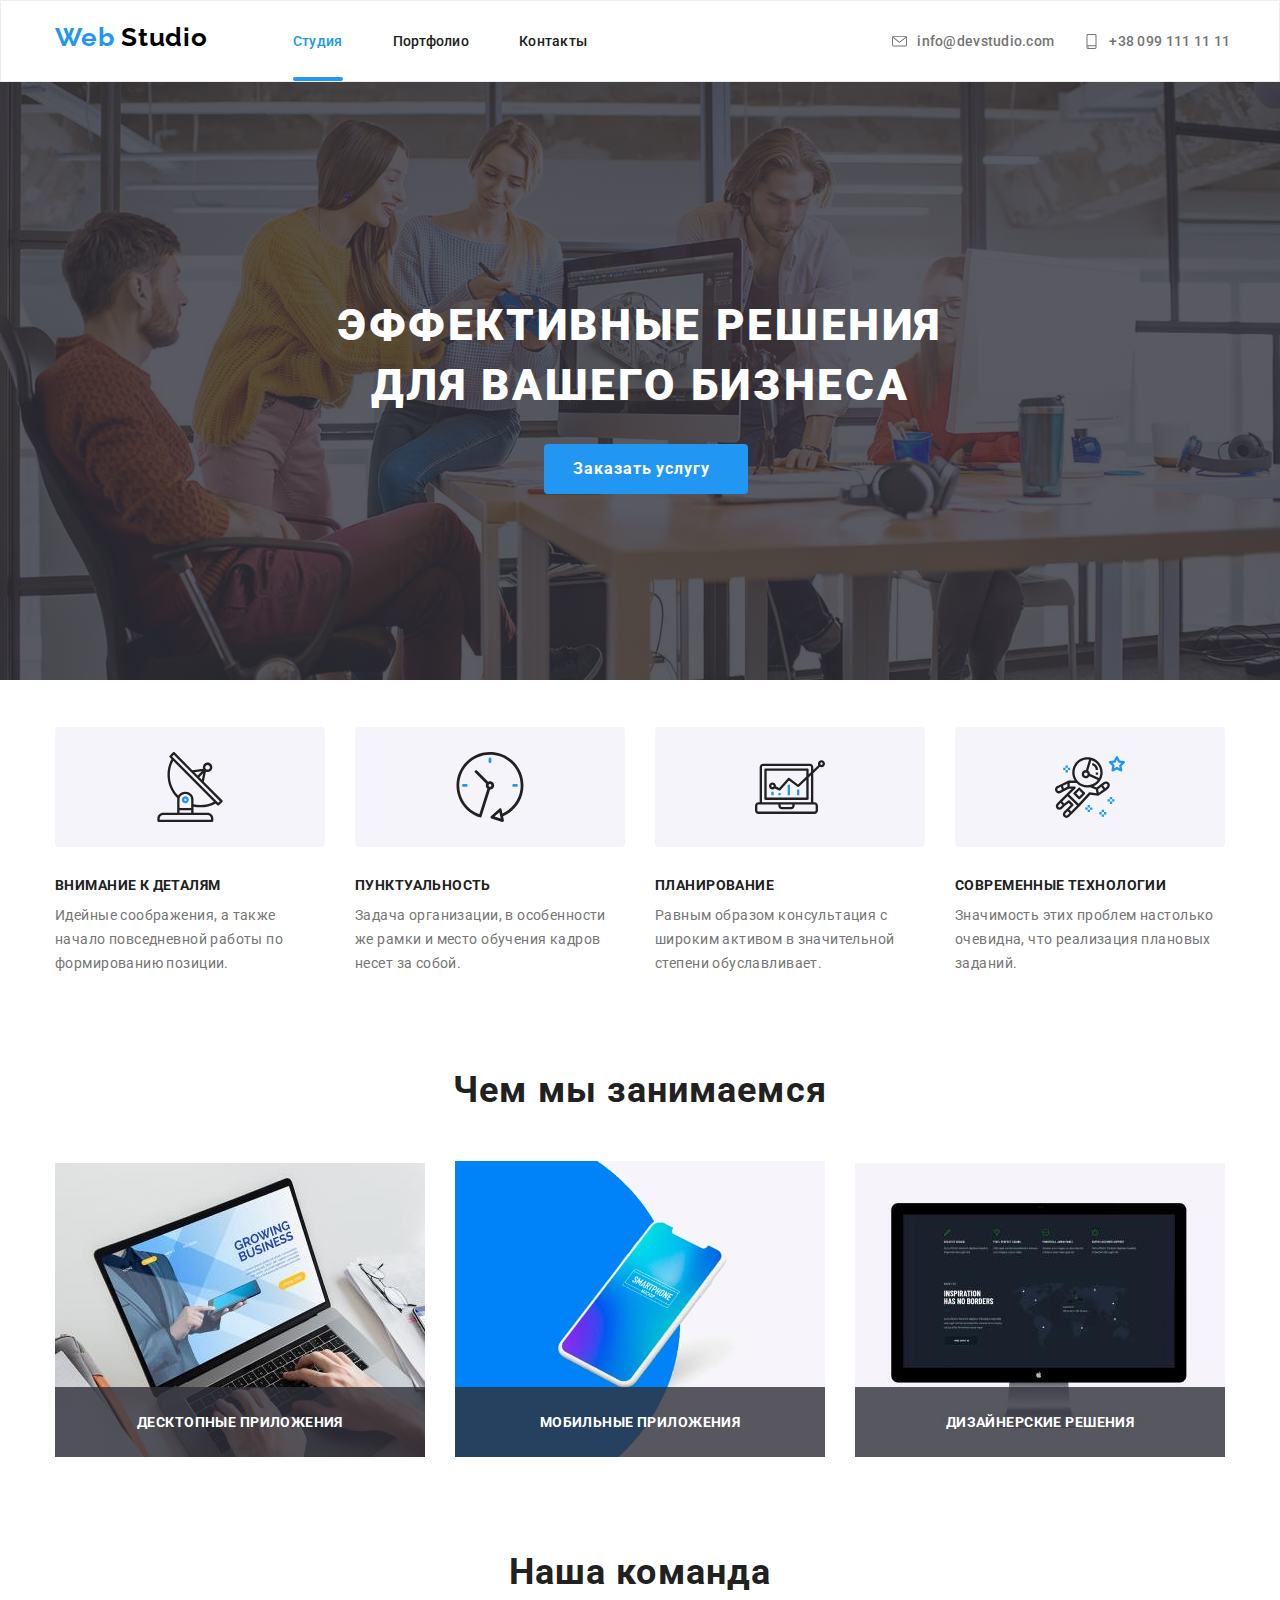
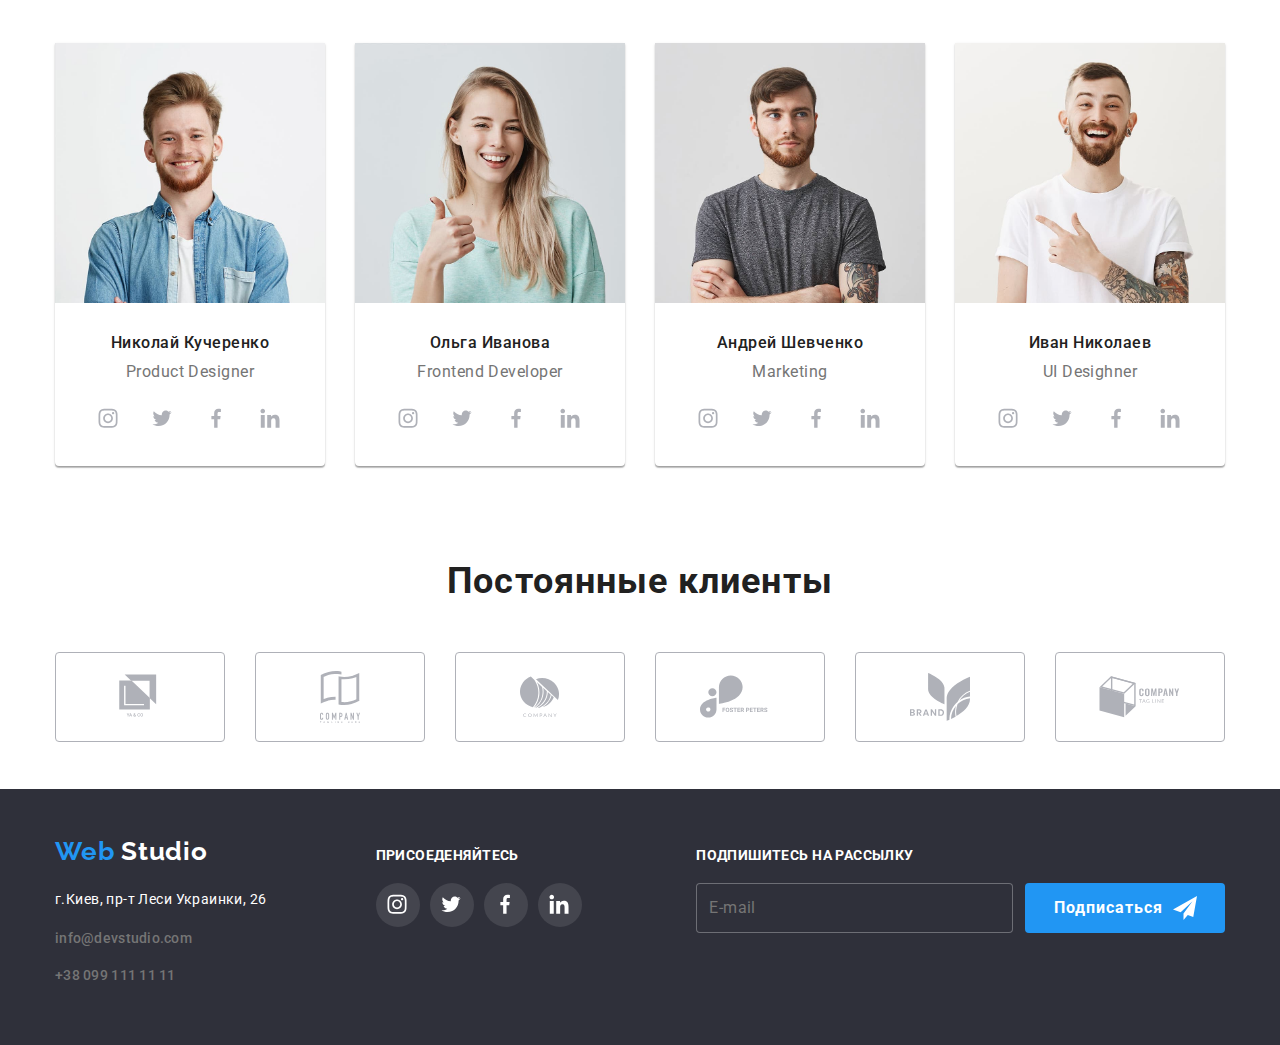
==== index.html @ 3f6c466b "Creation of repository" ====
<!DOCTYPE html>
<html lang="en-ru">
  <head>
    <meta charset="UTF-8" />
    <meta name="viewport" content="width=device-width, initial-scale=1.0" />
    <title>Студия</title>
     <link rel="stylesheet" href="./css/reset.css" />
    <link rel="stylesheet" href="./css/normalize.css" />
    <link rel="stylesheet" href="./css/style.css" />
    <link
      href="https://fonts.googleapis.com/css2?family=Raleway:wght@100;400;500;700;900&family=Roboto:wght@100;400;500;700;900&display=swap"
      rel="stylesheet"
    />
  </head>
  <body>
    <!--main menu container-->
    <header>
      <div class="container">
        <div class="logo-container">
          <a class="logo-link" href="./index.html">
            <span class="logo-2-2"><span class="logo-1-2">Web</span> Studio</span>
          </a>
        </div>
        <ul class="header-menu header-pages">
          <li>
            <a class="main-menu-link current-page" href="./index.html"
              >Студия</a
            >
          </li>
          <li>
            <a
              class="main-menu-link"
              href="./portfolio.html"
              >Портфолио</a
            >
          </li>
          <li>
            <a class="main-menu-link" href="">Контакты</a>
          </li>
        </ul>
        <!-- Header contacts -->
        <ul class="header-menu header-contacts">
          <li>
            <a class="contact-link" href="mailto:info@devstudio.com"
              ><svg
                class="header-icon"
                width="10px"
                height="15px"
                preserveAspectRatio="xMaxYMax meet"
              >
                <use href="./images/sprite.svg#icon-contact-envelope"></use>
              </svg>
              <span class="header-number">info@devstudio.com</span></a
            >
          </li>
          <li>
            <a class="contact-link" href="tel:+380991111111"
              ><svg
                class="header-icon"
                width="10px"
                height="15px"
                preserveAspectRatio="xMaxYMax meet"
              >
                <use href="./images/sprite.svg#icon-contact-smartphone"></use>
              </svg>
              <span class="header-number">+38 099 111 11 11</span>
            </a>
          </li>
        </ul>
      </div>
    </header>

    <!--studio container-->
    <main>
      <!--logo container-->
      <section class="hero">
      
          <h1 class="hero-title">
            ЭФФЕКТИВНЫЕ РЕШЕНИЯ ДЛЯ ВАШЕГО БИЗНЕСА
          </h1>
          <button class="button-style button-box">
            <span class="input-text">Заказать услугу</span>
          </button>
        
      </section>

      <!--main principles container-->
      <section class="container">
        <!-- <h2 class="hidden-title">Главные принципы</h2> -->
        <div class="container-box">
          <div class="principles-child">
            <div class="principles-background">
              <svg class="principle-icon" width="32px" height="32px">
                <use href="./images/sprite.svg#icon-principle1-antenna"></use>
              </svg>
            </div>
            <h3 class="principle-header">ВНИМАНИЕ К ДЕТАЛЯМ</h3>
            <p class="principle-description">
              Идейные соображения, а также начало повседневной работы по
              формированию позиции.
            </p>
          </div>
          <div class="principles-child">
            <div class="principles-background">
              <svg class="principle-icon" width="32px" height="32px">
                <use href="./images/sprite.svg#icon-principle2-clock"></use>
              </svg>
            </div>
            <h3 class="principle-header">ПУНКТУАЛЬНОСТЬ</h3>
            <p class="principle-description">
              Задача организации, в особенности же рамки и место обучения кадров
              несет за собой.
            </p>
          </div>
          <div class="principles-child">
            <div class="principles-background">
              <svg class="principle-icon" width="32px" height="32px">
                <use href="./images/sprite.svg#icon-principle3-diagram"></use>
              </svg>
            </div>
            <h3 class="principle-header">ПЛАНИРОВАНИЕ</h3>
            <p class="principle-description">
              Равным образом консультация с широким активом в значительной
              степени обуславливает.
            </p>
          </div>
          <div class="principles-child">
            <div class="principles-background">
              <svg class="principle-icon" width="32px" height="32px">
                <use href="./images/sprite.svg#icon-principle4-astronaut"></use>
              </svg>
            </div>
            <h3 class="principle-header">СОВРЕМЕННЫЕ ТЕХНОЛОГИИ</h3>
            <p class="principle-description">
              Значимость этих проблем настолько очевидна, что реализация
              плановых заданий.
            </p>
          </div>
        </div>
      </section>

      <!--ways of development container-->
      <section class="container">
        <h2 class="container-header">Чем мы занимаемся</h2>
        <div class="container-box">
          <div class="ways-item">
            <img
              class="ways-image"
              src="./images/portfolio-9.jpg"
              alt="Desktop apps"
            />
            <h3 class="ways-subtitle">ДЕСКТОПНЫЕ ПРИЛОЖЕНИЯ</h3>
          </div>
          <div class="ways-item">
            <img
              class="ways-image"
              src="./images/mobile-apps.jpg"
              alt="Mobile apps"
            />
            <h3 class="ways-subtitle">МОБИЛЬНЫЕ ПРИЛОЖЕНИЯ</h3>
          </div>
          <div class="ways-item">
            <img
              class="ways-image"
              src="./images/portfolio-6.jpg"
              alt="Desighn solutions"
            />
            <h3 class="ways-subtitle">ДИЗАЙНЕРСКИЕ РЕШЕНИЯ</h3>
          </div>
        </div>
      </section>

      <!--web studio team container-->
      <section class="container">
        <h2 class="container-header">Наша команда</h2>
        <div class="container-box">
          <div class="team-member-box">
            <div class="image-sizer">
              <img
                class="member-image"
                src="./images/john_smith.jpg"
                alt="NYKOLAI KUCHERENKO"
              />
            </div>
            <h3 class="member-name">Николай Кучеренко</h3>
            <div class="member-responsibility">Product Designer</div>
            <ul class="social-list">
              <li>
                <a
                  class="social-box social-web"
                  href="https://www.instagram.com/"
                  target="_blank"
                >
                  <svg class="team-icon team-hover" width="20px" height="20px">
                    <use href="./images/sprite.svg#icon-social-instagram"></use>
                  </svg>
                </a>
              </li>
              <li>
                <a
                  class="social-box social-web"
                  href="https://twitter.com/"
                  target="_blank"
                >
                  <svg class="team-icon" width="20px" height="20px">
                    <use href="./images/sprite.svg#icon-social-twitter"></use>
                  </svg>
                </a>
              </li>
              <li>
                <a
                  class="social-box social-web"
                  href="https://www.facebook.com/"
                  target="_blank"
                >
                  <svg class="team-icon" width="20px" height="20px">
                    <use href="./images/sprite.svg#icon-social-facebook"></use>
                  </svg>
                </a>
              </li>
              <li>
                <a
                  class="social-box social-web"
                  href="https://www.linkedin.com/"
                  target="_blank"
                >
                  <svg class="team-icon" width="20px" height="20px">
                    <use href="./images/sprite.svg#icon-social-linkedin"></use>
                  </svg>
                </a>
              </li>
            </ul>
          </div>
          <div class="team-member-box">
            <div class="image-sizer">
            <img
              class="member-image"
              src="./images/marta_stewart.jpg"
              alt="OLHA YVANOVA"
            />
          </div>
            <h3 class="member-name">Ольга Иванова</h3>
            <div class="member-responsibility">
              Frontend Developer
            </div>
            <ul class="social-list">
              <li>
                <a
                  class="social-box social-web"
                  href="https://www.instagram.com/"
                  target="_blank"
                >
                  <svg class="team-icon team-hover" width="20px" height="20px">
                    <use href="./images/sprite.svg#icon-social-instagram"></use>
                  </svg>
                </a>
              </li>
              <li>
                <a
                  class="social-box social-web"
                  href="https://twitter.com/"
                  target="_blank"
                >
                  <svg class="team-icon" width="20px" height="20px">
                    <use href="./images/sprite.svg#icon-social-twitter"></use>
                  </svg>
                </a>
              </li>
              <li>
                <a
                  class="social-box social-web"
                  href="https://www.facebook.com/"
                  target="_blank"
                >
                  <svg class="team-icon" width="20px" height="20px">
                    <use href="./images/sprite.svg#icon-social-facebook"></use>
                  </svg>
                </a>
              </li>
              <li>
                <a
                  class="social-box social-web"
                  href="https://www.linkedin.com/"
                  target="_blank"
                >
                  <svg class="team-icon" width="20px" height="20px">
                    <use href="./images/sprite.svg#icon-social-linkedin"></use>
                  </svg>
                </a>
              </li>
            </ul>
          </div>
          <div class="team-member-box">
            <div class="image-sizer">
            <img
              class="member-image"
              src="./images/robert_jakis.jpg"
              alt="ANDREI SHEVCHENKO"
            />
          </div>
            <h3 class="member-name">Андрей Шевченко</h3>
            <div class="member-responsibility">Marketing</div>
            <ul class="social-list">
              <li>
                <a
                  class="social-box social-web"
                  href="https://www.instagram.com/"
                  target="_blank"
                >
                  <svg class="team-icon team-hover" width="20px" height="20px">
                    <use href="./images/sprite.svg#icon-social-instagram"></use>
                  </svg>
                </a>
              </li>
              <li>
                <a
                  class="social-box social-web"
                  href="https://twitter.com/"
                  target="_blank"
                >
                  <svg class="team-icon" width="20px" height="20px">
                    <use href="./images/sprite.svg#icon-social-twitter"></use>
                  </svg>
                </a>
              </li>
              <li>
                <a
                  class="social-box social-web"
                  href="https://www.facebook.com/"
                  target="_blank"
                >
                  <svg class="team-icon" width="20px" height="20px">
                    <use href="./images/sprite.svg#icon-social-facebook"></use>
                  </svg>
                </a>
              </li>
              <li>
                <a
                  class="social-box social-web"
                  href="https://www.linkedin.com/"
                  target="_blank"
                >
                  <svg class="team-icon" width="20px" height="20px">
                    <use href="./images/sprite.svg#icon-social-linkedin"></use>
                  </svg>
                </a>
              </li>
            </ul>
          </div>
          <div class="team-member-box">
            <div class="image-sizer">
            <img
              class="member-image"
              src="./images/martin_doe.jpg"
              alt="YVAN NYKOLAEV"
            />
          </div>
            <h3 class="member-name">Иван Николаев</h3>
            <div class="member-responsibility">UI Desighner</div>

            <ul class="social-list">
              <li>
                <a
                  class="social-box social-web"
                  href="https://www.instagram.com/"
                  target="_blank"
                >
                  <svg class="team-icon team-hover" width="20px" height="20px">
                    <use href="./images/sprite.svg#icon-social-instagram"></use>
                  </svg>
                </a>
              </li>
              <li>
                <a
                  class="social-box social-web"
                  href="https://twitter.com/"
                  target="_blank"
                >
                  <svg class="team-icon" width="20px" height="20px">
                    <use href="./images/sprite.svg#icon-social-twitter"></use>
                  </svg>
                </a>
              </li>
              <li>
                <a
                  class="social-box social-web"
                  href="https://www.facebook.com/"
                  target="_blank"
                >
                  <svg class="team-icon" width="20px" height="20px">
                    <use href="./images/sprite.svg#icon-social-facebook"></use>
                  </svg>
                </a>
              </li>
              <li>
                <a
                  class="social-box social-web"
                  href="https://www.linkedin.com/"
                  target="_blank"
                >
                  <svg class="team-icon" width="20px" height="20px">
                    <use href="./images/sprite.svg#icon-social-linkedin"></use>
                  </svg>
                </a>
              </li>
            </ul>
          </div>
        </div>
      </section>

      <!--clients container-->
      <section class="container">
        <h2 class="container-header">Постоянные клиенты</h2>
        <div class="container-box">
          <div class="clients-item-box">
            <a
              class="clients-link"
              href="https://www.google.com/"
              target="_blank"
            >
              <svg
                class="client-icon client-icon1"
                width="32px"
                height="32px"
                preserveAspectRatio="xMaxYMax meet"
              >
                <use href="./images/sprite.svg#icon-client-logo1"></use>
              </svg>
            </a>
          </div>
          <div class="clients-item-box">
            <a
              class="clients-link"
              href="https://www.google.com/"
              target="_blank"
            >
              <svg
                class="client-icon client-icon2"
                width="40px"
                height="52px"
                preserveAspectRatio="xMaxYMax meet"
              >
                <use href="./images/sprite.svg#icon-client-logo2"></use>
              </svg>
            </a>
          </div>
          <div class="clients-item-box">
            <a
              class="clients-link"
              href="https://www.google.com/"
              target="_blank"
            >
              <svg
                class="client-icon client-icon3"
                width="32px"
                height="32px"
                preserveAspectRatio="xMaxYMax meet"
              >
                <use href="./images/sprite.svg#icon-client-logo3"></use>
              </svg>
            </a>
          </div>
          <div class="clients-item-box">
            <a
              class="clients-link"
              href="https://www.google.com/"
              target="_blank"
            >
              <svg
                class="client-icon client-icon4"
                width="32px"
                height="32px"
                preserveAspectRatio="xMaxYMax meet"
              >
                <use href="./images/sprite.svg#icon-client-logo4"></use>
              </svg>
            </a>
          </div>
          <div class="clients-item-box">
            <a
              class="clients-link"
              href="https://www.google.com/"
              target="_blank"
            >
              <svg
                class="client-icon client-icon5"
                width="32px"
                height="32px"
                preserveAspectRatio="xMaxYMax meet"
              >
                <use href="./images/sprite.svg#icon-client-logo5"></use>
              </svg>
            </a>
          </div>
          <div class="clients-item-box">
            <a
              class="clients-link"
              href="https://www.google.com/"
              target="_blank"
            >
              <svg
                class="client-icon client-icon6"
                width="32px"
                height="32px"
                preserveAspectRatio="xMaxYMax meet"
              >
                <use href="./images/sprite.svg#icon-client-logo6"></use>
              </svg>
            </a>
          </div>
        </div>
      </section>
    </main>
    <!--contacts container-->
    <footer>
      <div class="container footer-axis">
        <div class="footer-contacts">
          <a class="footer-logo-link" href="./index.html">
            <span class="logo-2-3"
              ><span class="logo-1-2">Web</span> Studio</span
            >
          </a>
          <address>
            <ul class="contacts-links">
              <li class="contact-item">
                <p class="address-post">
                  г.Киев, пр-т Леси Украинки, 26
                </p>
              </li>
              <li class="contact-item">
                <a
                  class="contact-link"
                  href="mailto:info@devstudio.com"
                  >info@devstudio.com</a
                >
              </li>
              <li class="contact-item">
                <a
                  class="contact-link"
                  href="tel:+380991111111"
                  >+38 099 111 11 11</a
                >
              </li>
            </ul>
          </address>
        </div>
        <div class="footer-contacts">
          <span class="footer-subscribe">Присоеденяйтесь</span>
                      <ul class="social-list">
              <li>
                <a
                  class="social-link social-box social-web"
                  href="https://www.instagram.com/"
                  target="_blank"
                >
                  <svg class="footer-icon" width="20px" height="20px">
                    <use href="./images/sprite.svg#icon-social-instagram"></use>
                  </svg>
                </a>
              </li>
              <li>
                <a
                  class="social-link social-box social-web"
                  href="https://twitter.com/"
                  target="_blank"
                >
                  <svg class="footer-icon" width="20px" height="20px">
                    <use href="./images/sprite.svg#icon-social-twitter"></use>
                  </svg>
                </a>
              </li>
              <li>
                <a
                  class="social-link social-box social-web"
                  href="https://www.facebook.com/"
                  target="_blank"
                >
                  <svg class="footer-icon" width="20px" height="20px">
                    <use href="./images/sprite.svg#icon-social-facebook"></use>
                  </svg>
                </a>
              </li>
              <li>
                <a
                  class="social-link social-box social-web"
                  href="https://www.linkedin.com/"
                  target="_blank"
                >
                  <svg class="footer-icon" width="20px" height="20px">
                    <use href="./images/sprite.svg#icon-social-linkedin"></use>
                  </svg>
                </a>
              </li>
            </ul>
          </div>
        <!--form for subscribtion-->
        <form class="footer-form">
          <span class="footer-subscribe"
            >Подпишитесь на рассылку</span
          >
          <div class="footer-email">
            <input
              class="footer-input"
              type="email"
              placeholder="E-mail"
            />
            <button class="button-style button-box">
              <span class="input-text">Подписаться</span>
              <svg width="24px" height="24px">
                <use href="./images/sprite.svg#icon-subscribe-send"></use>
              </svg>
            </button>
          </div>
        </form>
      </div>
      <!-- <p class="copyright">2020 | Developed by GoIT Students</p> -->
    </footer>
  </body>
</html>
---- css/style.css ----
* {
  padding: 0;
  margin: 0;
  box-sizing: border-box;
}

*,
::after,
::before {
  box-sizing: border-box;
}

:root {
  --header-blue: #2196f3;
  --subtitle-color: #757575;
  --logo-color-2-2: #000000;
  --hero-ways-background: rgba(47, 48, 58, 0.8);
  --title-color: #212121;
  --svg-background-color: #f5f4fa;
  --team-box-color: #f5f4fa;
  --social-icon-color: #afb1b8;
  --footer-color: #2f303a;
  --team-social-icon: #afb1b8;
  --button-text-color: #ffffff;
  --footer-social-bgr: rgba(255, 255, 255, 0.1);
  --input-border-color: rgba(255, 255, 255, 0.3);
  --copy-rights-color: rgba(255, 255, 255, 0.4);
  --contact-color: rgba(255, 255, 255, 0.6);
  --jumping-text-bgr: rgba(33, 150, 243, 0.9);

  --main-transition: transform 250ms cubic-bezier(0.4, 0, 0.2, 1), 250ms cubic-bezier(0.4, 0, 0.2, 1);
  --logo-font: Raleway;

  --section-padding: 47px;

  /*variables for markup visualisation - comment for homework*/
  --view-background-1: yellow;
  --view-background-2: grey;
  --view-background-3: black;
}


body {
  padding-top: 80px;
}

a {
  text-decoration: none;
}

a:visited {
  text-decoration: none;
}

/* Invisible headers sections*/

.hidden-title {
  position: absolute;

  padding: 0;
  border: 0;
  height: 1px;
  width: 1px;
  overflow: hidden;

  clip: rect(1px 1px 1px 1px); /* IE6, IE7 */
}

.container {
  display: block;
  
  width: 1200px;
  padding-top: var(--section-padding);
  padding-right: 15px;
  padding-bottom: var(--section-padding);
  padding-left: 15px;
  margin-right: auto;
  margin-left: auto;
}

.container-header {
  display: block;

  font-family: Roboto;
  font-style: normal;
  color: var(--title-color);
  font-weight: bold;
  font-size: 36px;
  line-height: 42px;
  text-align: center;
  letter-spacing: 0.03em;
}

.container-box {
  display: flex;
  justify-content: space-between;
  width: 100%;
 }


 /* 
  * elenent with links of social webs
  *
  */

.social-list {
  display: flex;
  justify-content: space-between;
 
  width: 206px;
  height: 44px;
  margin-bottom: 25px;

  list-style: none;
}

.social-list:not(:last-child) {
  margin-left: 10px;
}

.social-box {
  display: block;
  width: 44px;
  height: 44px;
  padding: 11px;
  
  border: none;
  border-radius: 50%;
}

/* svg */

.team-icon {
  width: 20px;
  height: 20px;

  fill: var(--team-social-icon);
  transition: var(--main-transition);
}

.footer-icon {
  width: 20px;
  height: 20px;

  fill: var(--button-text-color);
  transition: var(--main-transition);
}

/* social webs animation */

.social-web:hover,
.social-web:focus-within,
.social-web:active {
  background-color: var(--header-blue);
}

.social-web:hover svg,
.social-web:focus-within svg,
.social-web:active svg {
  fill: var(--button-text-color);
  transition: var(--main-transition);
}

 /* 
 * Header
 *
 */

header {
  position: fixed;
  z-index: 10;

  display: flex;
  flex-direction: row;
  justify-content: center;
  align-items: baseline;
  width: 100%;
  /* height: 80px; */
  top: 0px;

  background-color: var(--button-text-color);
  border: 1px solid #ECECEC;
}

header .container {
  display: flex;
  justify-content: space-between;
  padding-top: 0px;
  padding-bottom: 0px;
}

 /* Main menu */

.main-menu-link {
  display: block;

  font-family: Roboto;
  font-style: normal;
  color: var(--title-color);
  font-weight: 500;
  font-size: 14px;
  line-height: 16px;
  letter-spacing: 0.02em;

  outline: none;
}

.logo-container {
  display: block;
  margin-right: 85px;

  line-height: 80px;
  white-space: nowrap;
}

header > .container {
  display: flex;
  /* justify-content: space-between; */
}

.header-menu {
  display: flex;
 
  list-style-type: none;
}

.header-pages {
  margin-right: 305px;
}

.main-menu-link {
  position: relative;

  display: block;
 
  line-height: 80px;
}

.header-pages > li:not(:last-child) {
  display: block;
  margin-right: 50px;
}

/* Menu item underline */

.current-page {
  color: var(--header-blue);
}

.current-page:after {
  position: absolute;

  display: block;
  content: '';

  width: 100%;
  height: 4px;
  left: 0px;
  bottom: 0px;

  border-radius: 2px;
  background-color: var(--header-blue);
}

/* Main menu animation */

.main-menu-link:hover,
.main-menu-link:focus-within,
.main-menu-link:active {
  color: var(--header-blue);
  transition: var(--main-transition);
}

/* Main menu contacts */

.header-contacts > li:not(:last-child) {
  margin-right: 30px;
}

.contact-link {
  display: inline-flex;

  font-family: Roboto;
  font-style: normal;
  color: var(--subtitle-color);
  font-style: normal;
  font-weight: 500;
  font-size: 14px;
  line-height: 16px;
  letter-spacing: 0.02em;
  
  line-height: 80px;
}

.header-number {
  display: block;

  padding: 0px;
  border: 0px;

  margin-top: auto;
  margin-bottom: auto;
  white-space: nowrap;
}

/* contacts svg */
.header-icon {
  display: block;
  width: 15px;
  margin-right: 10px;
  margin-top: auto;
  margin-bottom: auto;

  fill: var(--subtitle-color);
}

/* contacts animation */

.contact-link:hover,
.contact-link:focus-within,
.contact-link:active {
  color: var(--header-blue);
  transition: var(--main-transition);
}
.contact-link:hover svg,
.contact-link:focus-within svg,
.contact-link:active svg {
  fill: var(--header-blue);
  transition: var(--main-transition);
}

/* 
 * Hero block
 *
 */

.hero {
  display: flex;
  flex-direction: column;
  justify-content: center;
  align-items: center;

  max-width: 1600px;
  height: 600px;
  margin-left: auto;
  margin-right: auto;

  background-color: rgba(47, 48, 58, 0.8);
  background-image: linear-gradient(
      rgba(47, 48, 58, 0.8),
      rgba(47, 48, 58, 0.8)
    ),
    url('../images/header.jpg');
  background-repeat: no-repeat;
  background-position: center;
  background-size: cover;
}

.hero > h1 {
  font-family: Roboto;
  font-style: normal;
  color: var(--button-text-color);
  font-weight: 900;
  font-size: 44px;
  line-height: 60px;
  text-align: center;
  letter-spacing: 0.06em;
  text-transform: uppercase;
}

.hero-title {
  width: 695px;
}

.button-style {
  display: flex;
  align-items: center;
  text-align: center;
  margin-top: 30px;

  color: var(--button-text-color);
  border-radius: 4px;
  background: var(--header-blue);
  
  font-family: Roboto;
  font-style: normal;
  font-weight: bold;
  font-size: 16px;
  line-height: 30px;
  text-align: center;
  padding-top: 10px;
  padding-right: 32px;
  padding-bottom: 10px;
  padding-left: 32px;
  line-height: 38px;
  letter-spacing: 0.06em;
}

/* 
 * Principle container
 *
 */

.principles-child {
  width:  calc((100% - 30px * 3) / 4);
}

.principles-child:not(:last-child) {
  margin-right: 30px;
}

.principle-header {
  margin-bottom: 10px;

  font-family: Roboto;
  font-style: normal;
  color: var(--title-color);
  font-weight: bold;
  font-size: 14px;
  line-height: 16px;
  letter-spacing: 0.03em;
  text-transform: uppercase;
}

.principles-background {
  display: flex;
  justify-content: center;
  align-items: center;
  margin-bottom: 30px;

  border-radius: 4px;
  width: 100%;
  height: 120px;

  background-color: var(--svg-background-color);
}

.principle-icon {
  width: 70px;
  height: 70px;
}

.principle-description {
  width: 270px;

  font-family: Roboto;
  font-style: normal;
  color: var(--subtitle-color);
  font-weight: normal;
  font-size: 14px;
  letter-spacing: 0.03em;

  line-height: 24px;
}

/* 
 * ways of development section
 *
 */

.container-header {
  margin-bottom: 50px;

  font-family: Roboto;
  font-style: normal;
  font-weight: bold;
  font-size: 36px;
  line-height: 42px;
  text-align: center;
  letter-spacing: 0.03em;
  text-align: center;
}

.ways-item {
  position: relative;

  display: flex;
  align-items: flex-end;  
  width: calc((100% - 30px * 2) / 3);
  margin-right: 30px;
}

.ways-item:nth-child(3n) {
  margin-right: 0px;
}

.ways-image {
  width: 100%;
  height: auto;
}

.ways-subtitle {
  position: absolute;

  /* display: flex;
  justify-content: center;
  align-items: center; */
  padding-top: 27px;
  padding-bottom: 27px;
  width: 100%;
  height: 70px;
 
  font-family: Roboto;
  font-style: normal;
  color: var(--button-text-color);
  font-weight: bold;
  font-size: 14px;
  line-height: 16px;
  text-align: center;
  letter-spacing: 0.03em;
  text-transform: uppercase;
  box-align: center;

  background: rgba(47, 48, 58, 0.8);
}

/* 
 * team section
 *
 */

.team-member-box {
  width: calc((100% - 30px * 3) / 4);
  margin-right: 30px;

  background-color: var(--button-text-color);
  border-radius: 0px 0px 4px 4px;
  
  box-shadow: 0px 2px 1px rgba(0, 0, 0, 0.2), 0px 1px 1px rgba(0, 0, 0, 0.14),
    0px 1px 3px rgba(0, 0, 0, 0.12);
}

.team-member-box > .social-list {
  margin-right: auto;
  margin-left: auto;
}

.team-member-box:nth-child(4n) {
  margin-right: 0px;
}

.image-sizer {
  position: relative;

  display: flex;
  width: 100%;
  height: 260px;

  overflow: hidden;
}

.member-image {
  position: absolute;

  width: 100%;
  padding-bottom: 30px;
}

.member-name {
  display: block;
  margin-top: 30px;
  margin-bottom: 10px;

  font-family: Roboto;
  font-style: normal;
  color: var(--title-color);
  font-weight: 500;
  font-size: 16px;
  line-height: 19px;
  text-align: center;
  letter-spacing: 0.03em;
}

.member-responsibility {
  display: block;
  margin-top: 0px;
  margin-bottom: 16px;

  font-family: Roboto;
  font-style: normal;
  color: var(--subtitle-color);
  font-weight: normal;
  font-size: 16px;
  line-height: 19px;
  text-align: center;
  letter-spacing: 0.03em;
}

/* 
 * Clients section
 *
 */

.clients-box {
  display: flex;
  /* flex-direction: row; - по умолчанию */
  justify-content: space-between;
  align-items: center;
}

.clients-item-box {
  display: flex;
  justify-content: center;
  align-items: center;

  width: calc((100% - 30px * 5) / 6);
  height: 90px;
}

.clients-link {
  display: flex;
  justify-content: center;
  align-items: center;

  width: 100%;
  height: 100%;

  border: 1px solid;
  border-radius: 4px;
  border-color: var(--team-social-icon);
}

.clients-item-box:not(:last-child) {
  margin-right: 30px;
}

.client-icon {
  width: 80px;
  height: 80px;

  fill: var(--team-social-icon);
}

  /* clients icons size balans */

.client-icon1 {
  width: 45px;
  /* height: 50px; */
}

.client-icon2 {
  width: 52px;
  /* height: 52px; */
}

.client-icon3 {
  width: 41px;
  /* height: 43px; */
}

.client-icon5 {
  width: 60px;
  /* height: 47px; */
}

.client-icon6 {
  width: 89px;
  /* height: 46px; */
}

/* clients icons animation */

.clients-link:hover,
.clients-link:focus-within,
.clients-link:active {
  border-color: #2196f3;
   transition: var(--main-transition);
  }

.clients-link:hover svg,
.clients-link:focus-within svg,
.clients-link:active svg {
  fill: #2196f3;
  transition: var(--main-transition);
}

/* 
 * Footer section 
 *
 */

footer {
/* width: auto; */
  padding-bottom: 60px;
  background-color: var(--footer-color);
}

footer .container {
  padding-bottom: 0px;
}

.footer-axis {
  display: flex;
  justify-content: center;
  align-items: baseline;
}

/* logo style */
.footer-logo-link {
  display: block;
  margin-bottom: 20px;
}

.logo-1-2 {
  font-family: var(--logo-font);
  color: var(--header-blue);

}

.logo-2-2 {
  font-family: var(--logo-font);
  color: var(--logo-color-2-2);
  font-style: normal;
  font-weight: bold;
  font-size: 26px;
  line-height: 31px;
  letter-spacing: 0.03em;
}

.logo-2-3 {
  font-family: var(--logo-font);
  color: var(--button-text-color);
  font-style: normal;
  font-weight: bold;
  font-size: 26px;
  line-height: 31px;
  letter-spacing: 0.03em;
}

/* address column */

.footer-contacts {
  display: flex;
  flex-direction: column;
  justify-content: left;
  width: calc((50% - 45px) / 2);
  margin-right: 70px;
}

footer .contact-link {
  line-height: 19px;
}

.footer-form:last-child {
  display: flex;
  flex-direction: column;
  width: calc(50% - 15px);
 }

.contact-item:not(:last-child) {
  width: 100%;
  padding-bottom: 18px;
}

.address-post {
  /* margin-bottom: 10px; */

  font-family: Roboto;
  font-style: normal;
  color: var(--button-text-color);
  font-weight: normal;
  font-size: 14px;
  line-height: 24px;
  letter-spacing: 0.03em;
}

.social-link {
  background-color: var(--footer-social-bgr);
}

/* --- Subscribe */

.footer-subscribe {
  margin-bottom: 20px;

  font-family: Roboto;
  font-style: normal;
  color: var(--button-text-color);
  font-weight: bold;
  font-size: 14px;
  line-height: 16px;
  letter-spacing: 0.03em;
  text-transform: uppercase;
}

.footer-email {
  display: flex;
  flex-direction: row;
  align-items: center;
}

.footer-input {
  width: calc(100% - 3*30px);
  min-width: 50px;
  height: 50px;
  padding-left: 12px;
  background-color: var(--footer-color);

  font-family: Roboto;
  font-style: normal;
  color: var(--contact-color);
  font-family: Roboto;
  font-style: normal;
  font-weight: normal;
  font-size: 16px;
  line-height: 30px;
  letter-spacing: 0.03em;

  border: 1px solid var(--input-border-color);
  /* border: 1px solid rgba(255, 255, 255, 0.3); */
  border-radius: 4px;
  background-color: var(--footer-color);
  border-radius: 4px;
}

.button-box {
  margin-top: 0px;
  margin-left: 12px;

  padding-top: 10px;
  padding-bottom: 10px;
  padding-right: 28px;
  padding-left: 29px;

  border: none;
}

.button-box svg {
  fill: var(--button-text-color);
}

.input-text {
  font-weight: bold;
  font-size: 16px;
  line-height: 30px;
  letter-spacing: 0.06em;
  margin-right: 10px;
}

/*
 * Portfolio
 */

/* menu */

.portfolio-menu-list {
  display: flex;
  justify-content: center;
  margin-bottom: 50px;
}

.portfolio-button {
  display: block;

  font-family: Roboto;
  font-style: normal;
  font-weight: 500;
  font-size: 16px;
  text-align: center;
  letter-spacing: 0.03em;

  text-align: center;

  border-color: var(--svg-background-color);
  background-color: var(--svg-background-color);
  border-radius: 4px;
  border-style: solid;
  border: none;

  line-height: 38px;
  padding-right: 22px;
  padding-left: 22px;
  margin-left: 8px;
}

.menu-link:hover,
.menu-link:focus-within,
.menu-link:active {
  color: var(--button-text-color);
  background: var(--header-blue);
  border: none;
  box-shadow: 0px 2px 2px rgba(0, 0, 0, 0.12), 0px 1px 2px rgba(0, 0, 0, 0.08),
    0px 3px 1px rgba(0, 0, 0, 0.1);
  transition: var(--main-transition);
}

/* --- Portfolio cards---------------------------------- */
.portfolio-wraper {
  width: 100%;
}

.portfolio-list {
  display: flex;
  flex-wrap: wrap;
}

.portfolio-card {
  display: block;
}

.portfolio-item {
  width: calc((100% - 30px * 2) / 3);
  margin-right: 30px;
  margin-bottom: 30px;

  border: 1px solid;
  border-color: var(--svg-background-color);
}

.portfolio-item:nth-child(3n) {
  margin-right: 0px;
}

.portfolio-image {
   width: 100%;
}

/*animation*/

.portfolio-jumping-box {
  position: relative;

  /* display: flex; */
  /* width: 100%; */

  overflow: hidden;
 }

.jumping-text {
  position: absolute;
  opacity: 0;

  transform: translateY(100%);
  transition: var(--main-transition);
  
  width: 100%;
  height: 100%;
  padding-top: 63px;
  padding-right: 24px;
  padding-bottom: 63px;
  padding-left: 24px;
  top: 0;
  
  font-family: Roboto;
  font-style: normal;
  font-size: 18px;
  line-height: 28px;
  text-align: left;
  vertical-align: top;
  letter-spacing: 0.03em;
  color: var(--button-text-color);

  background-color: var(--jumping-text-bgr);
  }
  
  .portfolio-item:hover .jumping-text,
  .portfolio-item:focus-within .jumping-text,
  .portfolio-item:active .jumping-text { /* для IE<7 */
    opacity: 1;
    transform: translateY(0);
    transition: var(--main-transition);
  }

  .portfolio-item:hover,
  .portfolio-item:focus-within,
  .portfolio-item:active {
    box-shadow: 1px 4px 6px rgba(0, 0, 0, 0.16), 0px 4px 4px rgba(0, 0, 0, 0.06),
    0px 1px 1px rgba(0, 0, 0, 0.12);
    transition: var(--main-transition);
}

/* Portfolio animation end */

.card-title {
  margin-top: 20px;
  margin-right: 10px;
  margin-bottom: 4px;
  margin-left: 24px;

  font-family: Roboto;
  font-style: normal;
  color: var(--title-color);
  font-weight: bold;
  font-size: 18px;
  line-height: 36px;
  letter-spacing: 0.06em;
}

.card-subtitle {
  display: block;

  font-family: Roboto;
  font-style: normal;
  color: var(--subtitle-color);
  font-weight: normal;
  font-size: 16px;
  line-height: 30px;
  letter-spacing: 0.03em;

  margin-left: 24px;
  margin-bottom: 20px;
}

/* Modal window */


/* .portfolio-list-item:nth-child(4n + 4) {
  background-color: orange;
} */

/* 
- Высоту для контента не использовать, у строчных их нет. */

/*Кнопками при ховере добавить 
cursor: pointer;
нижнюю линию в хедер */

/* scrol-bar style */

body::-webkit-scrollbar {
  width: 16px;
  background-color: #f9f9fd;
}

body::-webkit-scrollbar-thumb {
  background-color: var(--subtitle-color);

  transition: var(--main-transition);
  border-radius: 4px;
}

body::-webkit-scrollbar-thumb:hover {
  background-color: var(--header-blue);

  transition: var(--main-transition);
  }
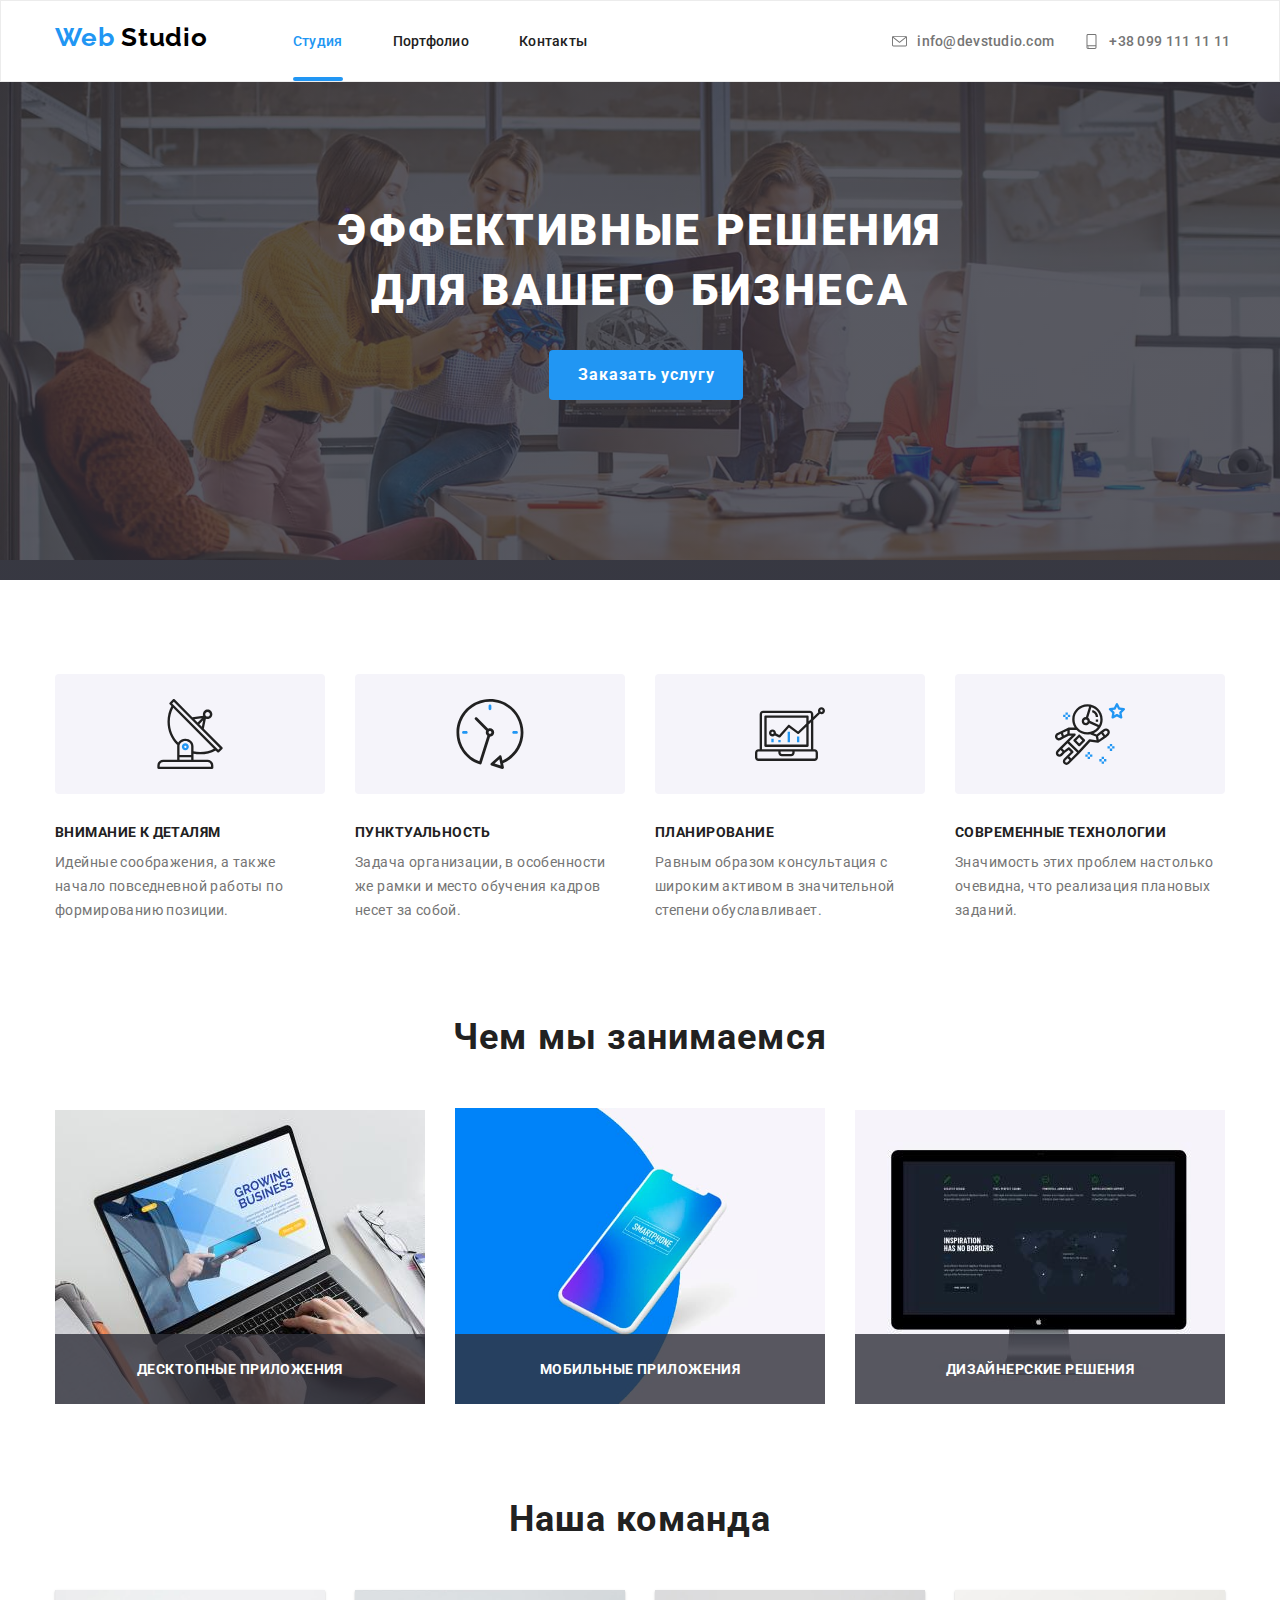
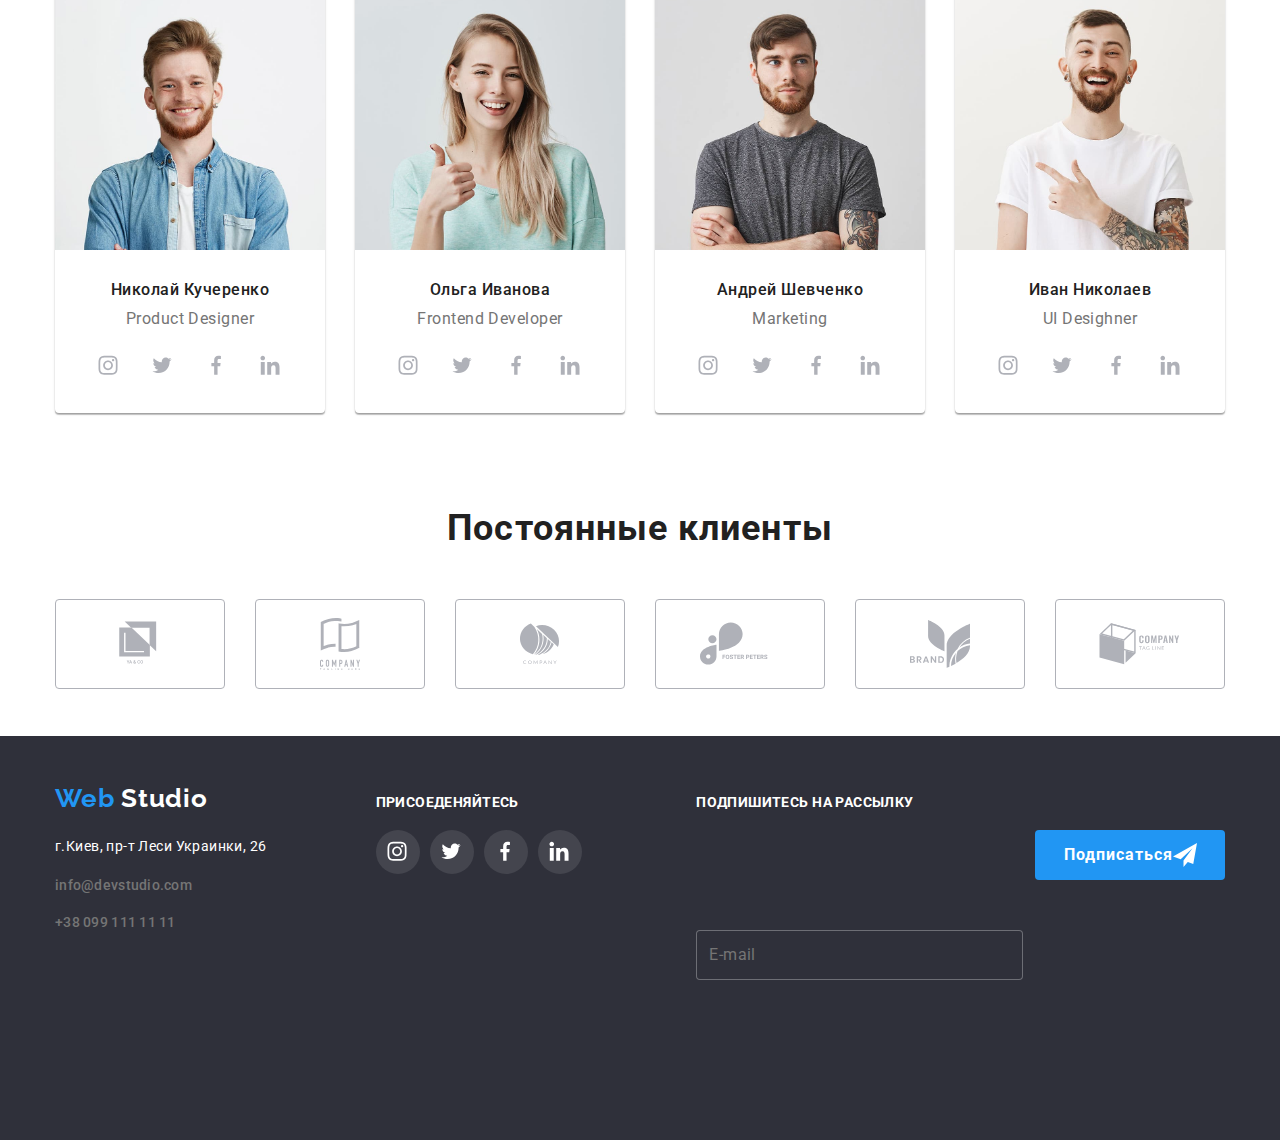
==== commit 53c252c2: "pre-send" ====
--- a/index.html
+++ b/index.html
@@ -75,12 +75,14 @@
       <!--logo container-->
       <section class="hero">
       
-          <h1 class="hero-title">
-            ЭФФЕКТИВНЫЕ РЕШЕНИЯ ДЛЯ ВАШЕГО БИЗНЕСА
-          </h1>
-          <button class="button-style button-box">
-            <span class="input-text">Заказать услугу</span>
-          </button>
+          <!-- <div class="hero-within"> -->
+            <h2 class="hero-title">
+              ЭФФЕКТИВНЫЕ РЕШЕНИЯ ДЛЯ ВАШЕГО БИЗНЕСА
+            </h2>
+            <button  data-modal-open class="button-style button-box">
+              <span class="input-text">Заказать услугу</span>
+            </button>
+        <!-- </div> -->
         
       </section>
 
@@ -409,6 +411,7 @@
       </section>
 
       <!--clients container-->
+
       <section class="container">
         <h2 class="container-header">Постоянные клиенты</h2>
         <div class="container-box">
@@ -510,8 +513,10 @@
           </div>
         </div>
       </section>
-    </main>
+    
+
     <!--contacts container-->
+
     <footer>
       <div class="container footer-axis">
         <div class="footer-contacts">
@@ -615,5 +620,76 @@
       </div>
       <!-- <p class="copyright">2020 | Developed by GoIT Students</p> -->
     </footer>
+
+    <!-- Modal window -->
+
+    <div class="backdrop is-hidden" data-modal>
+      <div class="modal">
+
+        <button type="button" class="modal-close" data-modal-close>
+          <svg class="form-close-icon" width="32px" height="32px">
+            <use href="./images/sprite.svg#icon-close-button"></use>
+          </svg>
+        </button>
+
+        <h1 class="form-header">
+          Оставьте свои данные, мы вам перезвоним
+        </h1>
+
+        <form autocomplete="off" class="service-order">
+         
+          <div class="form-field">     
+            <input class="form-input" id="customer-name"  type="text" autofocus
+            placeholder=" ">
+            <label  class="form-label" for="customer-name">Имя</label>
+            <svg class="form-customer-icon" width="14px" height="14px">
+              <use href="./images/sprite.svg#icon-form-man"></use>
+            </svg>
+          </div>
+
+          <div class="form-field">
+            <input class="form-input" id="customer-phone" type="text" placeholder=" ">
+            <label class="form-label" for="customer-phone" >Телефон</label> 
+            <svg class="form-customer-icon" width="14px" height="14px">
+              <use href="./images/sprite.svg#icon-form-phone"></use>
+            </svg>
+          </div>
+
+          <div class="form-field">
+            <input class="form-input" id="customer-mail" type="email" placeholder=" ">
+            <label class="form-label" for="customer-mail">Почта</label>
+            <svg class="form-customer-icon" width="14px" height="14px">
+              <use href="./images/sprite.svg#icon-form-envelope"></use>
+            </svg>
+          </div>
+
+          <div class="hero-comment">
+            <textarea
+            class="comment-field"
+              name="comment"
+              rows="5"
+              cols="45"
+              placeholder="Комментарий"></textarea>
+              <label class="form-label" for="customer-mail"></label>
+          </div>
+          
+          
+          <div class="license-agreement">
+            <label>
+                <input type="checkbox">
+                Соглашаюсь с рассылкой и принимаю <a class="license-agreement-link" href="https://www.google.com/">Условия договора</a>
+            </label>
+          </div>  
+          <button class="hero-submit button-style button-box" type="submit">Отправить</button>
+        
+        </form>
+
+      </div>
+
+       
+  </div>
+    <!-- Modal window script-->
+  </main>
+    <script src="./js/modal.js"></script>
   </body>
 </html>
--- a/css/style.css
+++ b/css/style.css
@@ -16,16 +16,19 @@
   --logo-color-2-2: #000000;
   --hero-ways-background: rgba(47, 48, 58, 0.8);
   --title-color: #212121;
-  --svg-background-color: #f5f4fa;
+  /* --svg-background-color: #f5f4fa; */
   --team-box-color: #f5f4fa;
+  /* --team-social-icon: #afb1b8; */
   --social-icon-color: #afb1b8;
   --footer-color: #2f303a;
-  --team-social-icon: #afb1b8;
   --button-text-color: #ffffff;
+  --modal-close-color: rgba(0, 0, 0, 0.1);
+  --backdrop-color: rgba(0, 0, 0, 0.2);
   --footer-social-bgr: rgba(255, 255, 255, 0.1);
   --input-border-color: rgba(255, 255, 255, 0.3);
   --copy-rights-color: rgba(255, 255, 255, 0.4);
   --contact-color: rgba(255, 255, 255, 0.6);
+  --form-input-color: rgba(33, 33, 33, 0.2);
   --jumping-text-bgr: rgba(33, 150, 243, 0.9);
 
   --main-transition: transform 250ms cubic-bezier(0.4, 0, 0.2, 1), 250ms cubic-bezier(0.4, 0, 0.2, 1);
@@ -134,7 +137,7 @@
   width: 20px;
   height: 20px;
 
-  fill: var(--team-social-icon);
+  fill: var(--social-icon-color);
   transition: var(--main-transition);
 }
 
@@ -339,37 +342,38 @@
   flex-direction: column;
   justify-content: center;
   align-items: center;
-
   max-width: 1600px;
-  height: 600px;
+  height: 500px;
+
   margin-left: auto;
   margin-right: auto;
-
-  background-color: rgba(47, 48, 58, 0.8);
+  margin-bottom: var(--section-padding);
+
   background-image: linear-gradient(
-      rgba(47, 48, 58, 0.8),
-      rgba(47, 48, 58, 0.8)
+    var(--hero-ways-background),
+    var(--hero-ways-background)
     ),
     url('../images/header.jpg');
+  background-color: var(--hero-ways-background);
   background-repeat: no-repeat;
-  background-position: center;
-  background-size: cover;
-}
-
-.hero > h1 {
-  font-family: Roboto;
-  font-style: normal;
-  color: var(--button-text-color);
+  background-size: 100%;
+}
+
+.hero-title {
+  margin-top: 140px;
+  margin-bottom: 30px;
+
+  font-family: Roboto;
+  font-style: normal;
   font-weight: 900;
   font-size: 44px;
   line-height: 60px;
   text-align: center;
   letter-spacing: 0.06em;
   text-transform: uppercase;
-}
-
-.hero-title {
-  width: 695px;
+
+  color: var(--button-text-color);
+  max-width: 695px;
 }
 
 .button-style {
@@ -377,6 +381,7 @@
   align-items: center;
   text-align: center;
   margin-top: 30px;
+  margin-bottom: 200px;
 
   color: var(--button-text-color);
   border-radius: 4px;
@@ -432,7 +437,7 @@
   width: 100%;
   height: 120px;
 
-  background-color: var(--svg-background-color);
+  background-color: var(--team-box-color);
 }
 
 .principle-icon {
@@ -617,7 +622,7 @@
 
   border: 1px solid;
   border-radius: 4px;
-  border-color: var(--team-social-icon);
+  border-color: var(--social-icon-color);
 }
 
 .clients-item-box:not(:last-child) {
@@ -628,7 +633,7 @@
   width: 80px;
   height: 80px;
 
-  fill: var(--team-social-icon);
+  fill: var(--social-icon-color);
 }
 
   /* clients icons size balans */
@@ -663,7 +668,7 @@
 .clients-link:hover,
 .clients-link:focus-within,
 .clients-link:active {
-  border-color: #2196f3;
+  border-color: var(--header-blue);
    transition: var(--main-transition);
   }
 
@@ -834,7 +839,6 @@
   font-size: 16px;
   line-height: 30px;
   letter-spacing: 0.06em;
-  margin-right: 10px;
 }
 
 /*
@@ -861,8 +865,8 @@
 
   text-align: center;
 
-  border-color: var(--svg-background-color);
-  background-color: var(--svg-background-color);
+  border-color: var(--team-box-color);
+  background-color: var(--team-box-color);
   border-radius: 4px;
   border-style: solid;
   border: none;
@@ -904,7 +908,7 @@
   margin-bottom: 30px;
 
   border: 1px solid;
-  border-color: var(--svg-background-color);
+  border-color: var(--team-box-color);
 }
 
 .portfolio-item:nth-child(3n) {
@@ -1003,6 +1007,205 @@
 
 /* Modal window */
 
+.backdrop {
+  top: 0px;
+  left: 0px;
+  width: 100%;
+  height: 100%;
+
+  background-color: var(--backdrop-color);
+}
+
+.modal {
+  position: absolute;
+  /* z-index: 20; */
+  top: 50%;
+  left: 50%;
+  transform: translate(-50%, -50%);
+
+  margin-top: 224px;
+  padding-top: 0px;
+  /* padding-right: 8px; */
+  padding-top: 0px;
+  /* padding-left: 8px; */
+ 
+  width: 528px;
+  height: 581px;
+  /* padding: 15px; */
+
+  box-shadow: 2px 1px 1px rgba(0, 0, 0, 0.2), 0px 1px 2px rgba(0, 0, 0, 0.14),
+  0px 3px 1px rgba(0, 0, 0, 0.12);
+  
+  background-color: var(--button-text-color); 
+  border-radius: 4px;
+}
+
+
+.is-hidden {
+  position: absolute;
+  width: 1px;
+  height: 1px;
+  margin: -1px;
+  border: 0;
+  padding: 0;
+  clip: rect(0 0 0 0);
+  overflow: hidden;
+}
+
+/* Form-style */
+
+.modal-close {
+  position: absolute;
+  right: 8px;
+  top: 8px;
+
+  width: 30px;
+  height: 30px;
+
+  border-radius: 15px;
+  background-color: var(--button-text-color);
+  border: 1px solid var(--modal-close-color);
+}
+
+.form-close-icon {
+  width: 11px;
+  height: 11px;
+
+  fill: var(--logo-color-2-2);
+}
+
+.form-header {
+  padding-top: 25px; /* 40-15 */
+  padding-bottom: 12px;
+
+  font-family: Roboto;
+  font-style: normal;
+  font-weight: bold;
+  font-size: 20px;
+  line-height: 23px;
+  text-align: center;
+  letter-spacing: 0.03em;
+
+  color: var(--title-color);
+}
+
+.form-input {
+  width: 100%;
+  height: 40px;
+  background-color: var(--button-text-color);
+  padding-left: 42px;
+
+  border-color: var(--form-input-color);
+  border-width: solid;
+  border-radius: 4px;
+}
+
+.form-field {
+  position: relative;
+  left: 0;
+
+  padding-top: 14px;
+  padding-bottom: 14px;
+  margin-right: 40px;
+  margin-left: 40px;
+
+  border-radius: 4px;
+}
+
+.form-label {
+  position: absolute;
+  left: 0;
+  top: 50%;
+  transform: translateY(-50%);
+  padding-left: 42px;
+  
+  font-family: Roboto;
+  font-style: normal;
+  color: var(--subtitle-color);
+  font-size: 14px;
+  line-height: 16px;
+  text-align: Left;
+  letter-spacing: 0.01em;
+  box-align: center;
+  text-align: center;
+}
+
+.form-field:hover label,
+.form-field:hover input,
+.form-field:hover svg,
+.form-field:focus-within label,
+.form-field:focus-within input,
+.form-field:focus-within svg {
+  color: var(--header-blue);
+  border-color: var(--header-blue);
+  fill:  var(--header-blue);
+}
+
+.form-input:focus + .form-label,
+.form-input:not(:placeholder-shown) + .form-label {
+  transform: translateX(-25px) translateY(-40px);
+  transition: var(--main-transition); 
+}
+
+
+.form-customer-icon {
+  position: absolute;
+  left: 19px;
+  bottom: 50%;
+  transform: translateY(50%);
+}
+
+.license-agreement label{
+  margin-left: 54px;
+}
+
+.hero-comment {
+  margin-right: 40px;
+  margin-left: 40px;
+  padding-top: 14px;
+  padding-bottom: 20px;
+
+  font-family: Roboto;
+  font-style: normal;
+  color: var(--subtitle-color);
+  font-size: 14px;
+  line-height: 16px;
+  text-align: Left;
+  letter-spacing: 0.01em;
+  box-align: center;
+  text-align: center;
+}
+
+.comment-field {
+  width: 448px;
+  padding: 12px;
+
+  border-color: rgba(33, 33, 33, 0.2);
+  border-radius: 4px;
+}
+
+.license-agreement {
+  padding-bottom: 30px;
+  margin-right: auto;
+  margin-left: auto;
+}
+
+.license-agreement-link:visited {
+  text-decoration: underline;
+  color: var(--header-blue);
+}
+
+.hero-submit {
+  padding-top: 10px;
+  padding-right: 55px;
+  padding-bottom: 10px;
+  padding-left: 55px;
+
+  margin-left: 50%;
+
+  transform: translateX(-50%);
+
+}
 
 /* .portfolio-list-item:nth-child(4n + 4) {
   background-color: orange;
@@ -1019,7 +1222,7 @@
 
 body::-webkit-scrollbar {
   width: 16px;
-  background-color: #f9f9fd;
+  background-color: var(--team-box-color);
 }
 
 body::-webkit-scrollbar-thumb {
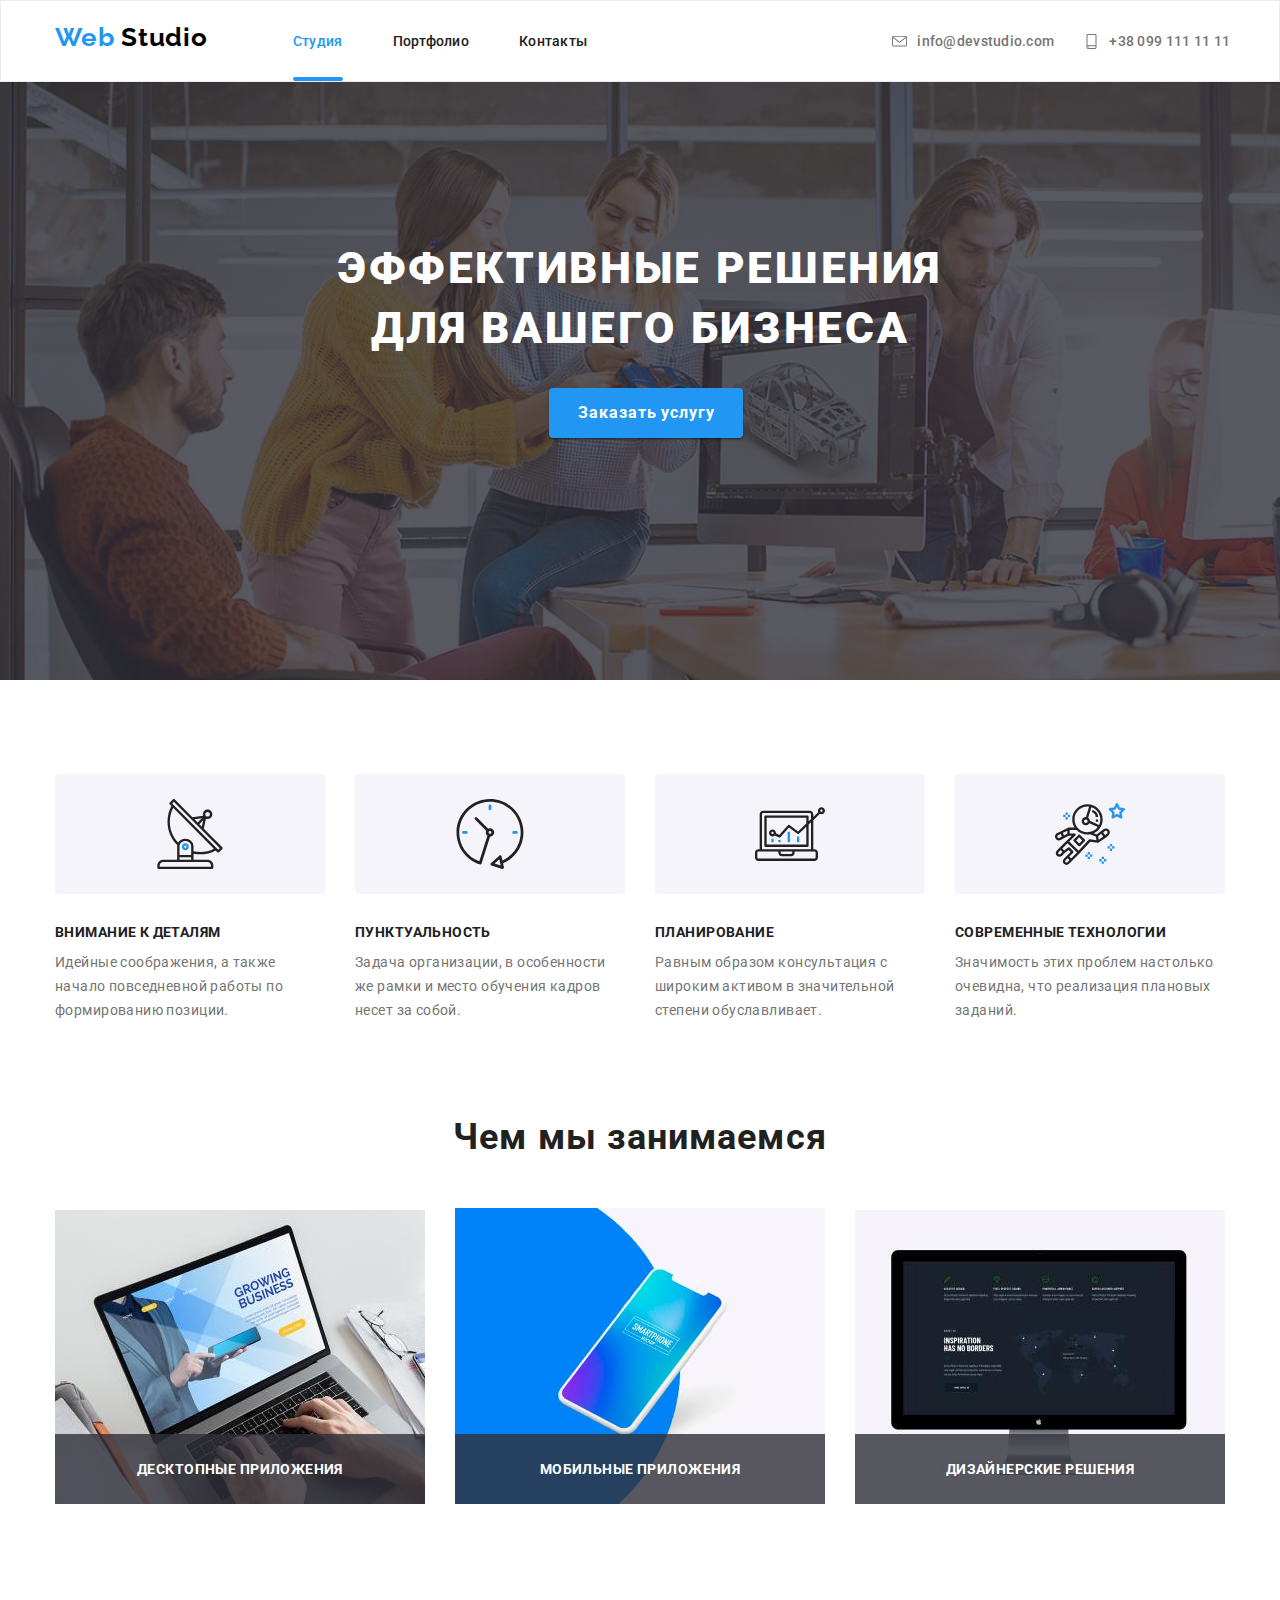
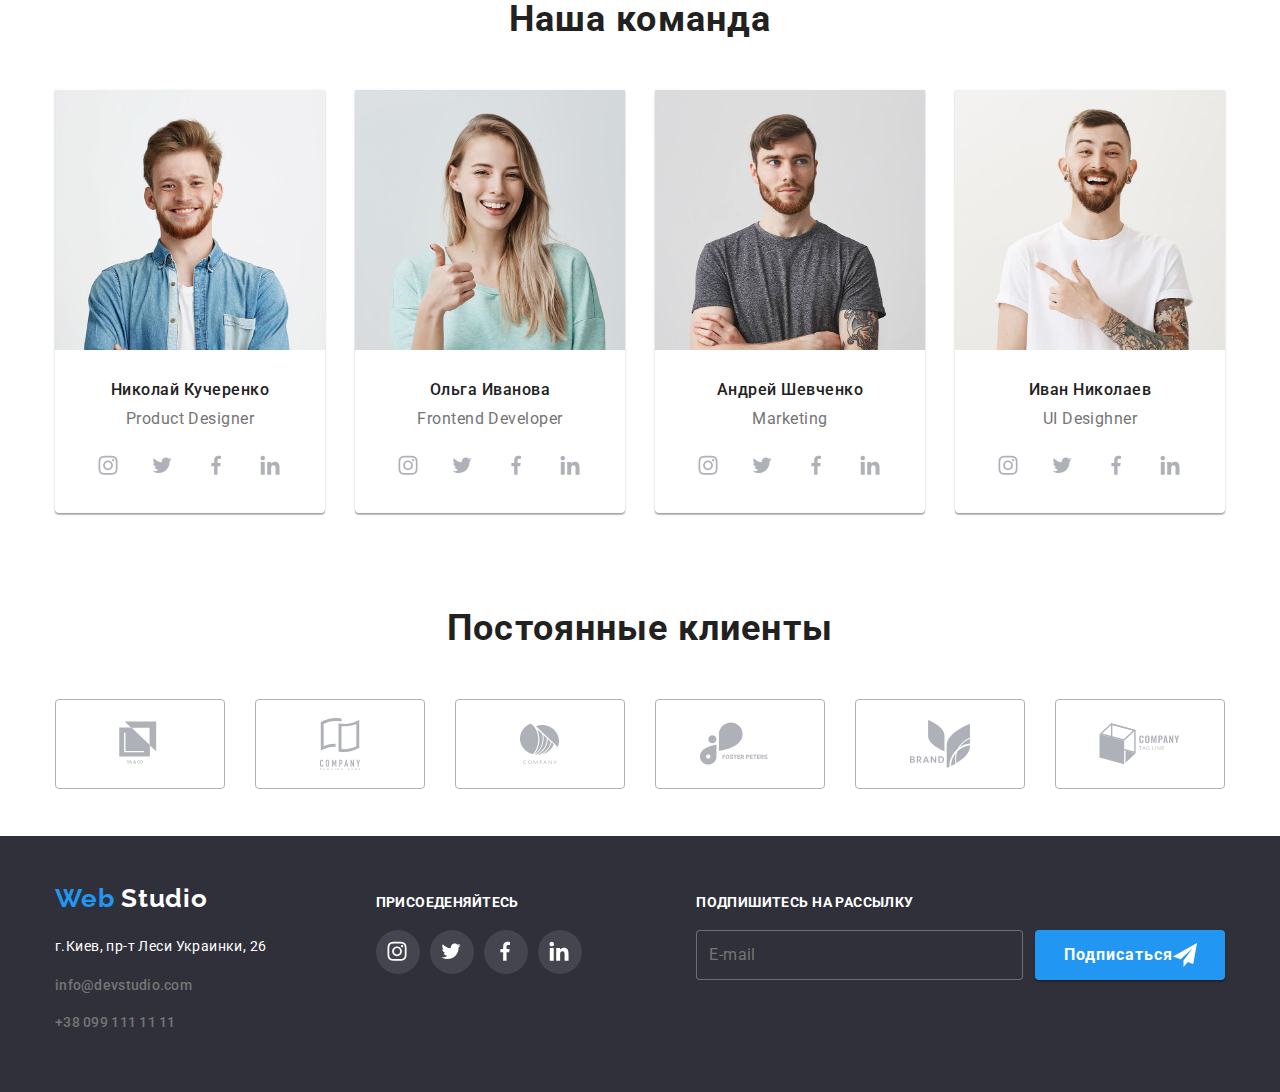
==== commit 58e689ee: "Form almost finished" ====
--- a/index.html
+++ b/index.html
@@ -627,7 +627,7 @@
       <div class="modal">
 
         <button type="button" class="modal-close" data-modal-close>
-          <svg class="form-close-icon" width="32px" height="32px">
+          <svg class="form-close-icon">
             <use href="./images/sprite.svg#icon-close-button"></use>
           </svg>
         </button>
@@ -671,13 +671,12 @@
               cols="45"
               placeholder="Комментарий"></textarea>
               <label class="form-label" for="customer-mail"></label>
-          </div>
-          
+          </div>         
           
           <div class="license-agreement">
-            <label>
-                <input type="checkbox">
-                Соглашаюсь с рассылкой и принимаю <a class="license-agreement-link" href="https://www.google.com/">Условия договора</a>
+            <label class="checkbox-label">
+                <input class="hero-form-checkbox visually-hidden" type="checkbox" value="subscribe" name="subscribe">
+                <span class="hero-custom-checkbox">Соглашаюсь с рассылкой и принимаю<a class="license-agreement-link" href="https://www.google.com/">Условия договора</a></span> 
             </label>
           </div>  
           <button class="hero-submit button-style button-box" type="submit">Отправить</button>
--- a/css/style.css
+++ b/css/style.css
@@ -343,7 +343,7 @@
   justify-content: center;
   align-items: center;
   max-width: 1600px;
-  height: 500px;
+  height: 600px;
 
   margin-left: auto;
   margin-right: auto;
@@ -356,7 +356,7 @@
     url('../images/header.jpg');
   background-color: var(--hero-ways-background);
   background-repeat: no-repeat;
-  background-size: 100%;
+  background-size: cover;
 }
 
 .hero-title {
@@ -381,7 +381,7 @@
   align-items: center;
   text-align: center;
   margin-top: 30px;
-  margin-bottom: 200px;
+  /* margin-bottom: 200px; */
 
   color: var(--button-text-color);
   border-radius: 4px;
@@ -399,6 +399,13 @@
   padding-left: 32px;
   line-height: 38px;
   letter-spacing: 0.06em;
+
+  box-shadow: 0px 2px 1px rgba(0, 0, 0, 0.2), 0px 1px 1px rgba(0, 0, 0, 0.14),
+    0px 1px 3px rgba(0, 0, 0, 0.12);
+}
+
+.hero .button-style {
+  margin-bottom: 224px;
 }
 
 /* 
@@ -1008,30 +1015,29 @@
 /* Modal window */
 
 .backdrop {
+  position: absolute;
+  z-index: 15;
   top: 0px;
   left: 0px;
+  
   width: 100%;
-  height: 100%;
+  height: 1000px;
 
   background-color: var(--backdrop-color);
 }
 
 .modal {
   position: absolute;
-  /* z-index: 20; */
-  top: 50%;
+  z-index: 20;
+  top: 29%;
   left: 50%;
   transform: translate(-50%, -50%);
 
-  margin-top: 224px;
   padding-top: 0px;
-  /* padding-right: 8px; */
   padding-top: 0px;
-  /* padding-left: 8px; */
  
   width: 528px;
   height: 581px;
-  /* padding: 15px; */
 
   box-shadow: 2px 1px 1px rgba(0, 0, 0, 0.2), 0px 1px 2px rgba(0, 0, 0, 0.14),
   0px 3px 1px rgba(0, 0, 0, 0.12);
@@ -1059,6 +1065,9 @@
   right: 8px;
   top: 8px;
 
+  display: flex;
+  justify-content: center;
+  align-items: center;
   width: 30px;
   height: 30px;
 
@@ -1068,8 +1077,8 @@
 }
 
 .form-close-icon {
-  width: 11px;
-  height: 11px;
+  width: 18px;
+  height: 18px;
 
   fill: var(--logo-color-2-2);
 }
@@ -1096,7 +1105,7 @@
   padding-left: 42px;
 
   border-color: var(--form-input-color);
-  border-width: solid;
+  border-width: 1px;
   border-radius: 4px;
 }
 
@@ -1156,7 +1165,56 @@
 }
 
 .license-agreement label{
-  margin-left: 54px;
+  margin-left: 50px;
+}
+
+.license-agreement,
+.checkbox-label {
+  display: inline-flex;
+  align-items: center;
+
+}
+
+.hero-form-checkbox {
+  position: absolute;
+
+  -webkit-appearance: none;
+  -moz-appearance: none;
+  appearance: none;
+}
+
+.hero-form-checkbox ~ .hero-custom-checkbox:before {
+  content: '';
+
+  display: inline-flex;
+  width: 16px;
+  height: 16px;
+ 
+  border: 2px solid var(--title-color);
+  border-radius: 2px;
+  margin-right: 8px;
+  flex-shrink: 0;
+
+  transition: var(--main-transition);
+}
+
+.hero-custom-checkbox {
+  font-family: Roboto;
+  font-style: normal;
+  color: var(--subtitle-color);
+  font-weight: normal;
+  font-size: 14px;
+  letter-spacing: 0.03em;
+  line-height: 24px;
+}
+
+.hero-form-checkbox:checked ~ .hero-custom-checkbox:before { 
+  background-color: var(--header-blue);
+  border-color: transparent;
+  background-image: url('../images/custom-checked-box.svg');
+  background-size: 12px;
+  background-repeat: no-repeat;
+  background-position: center;
 }
 
 .hero-comment {
@@ -1180,7 +1238,7 @@
   width: 448px;
   padding: 12px;
 
-  border-color: rgba(33, 33, 33, 0.2);
+  border-color: var(--form-input-color);
   border-radius: 4px;
 }
 
@@ -1190,8 +1248,15 @@
   margin-left: auto;
 }
 
+.license-agreement-link {
+  display: inline-block;
+  margin-left: 5px;
+
+  text-decoration: underline;
+  color: var(--header-blue);
+}
+
 .license-agreement-link:visited {
-  text-decoration: underline;
   color: var(--header-blue);
 }
 
@@ -1229,7 +1294,7 @@
   background-color: var(--subtitle-color);
 
   transition: var(--main-transition);
-  border-radius: 4px;
+  border-radius: 8px;
 }
 
 body::-webkit-scrollbar-thumb:hover {
